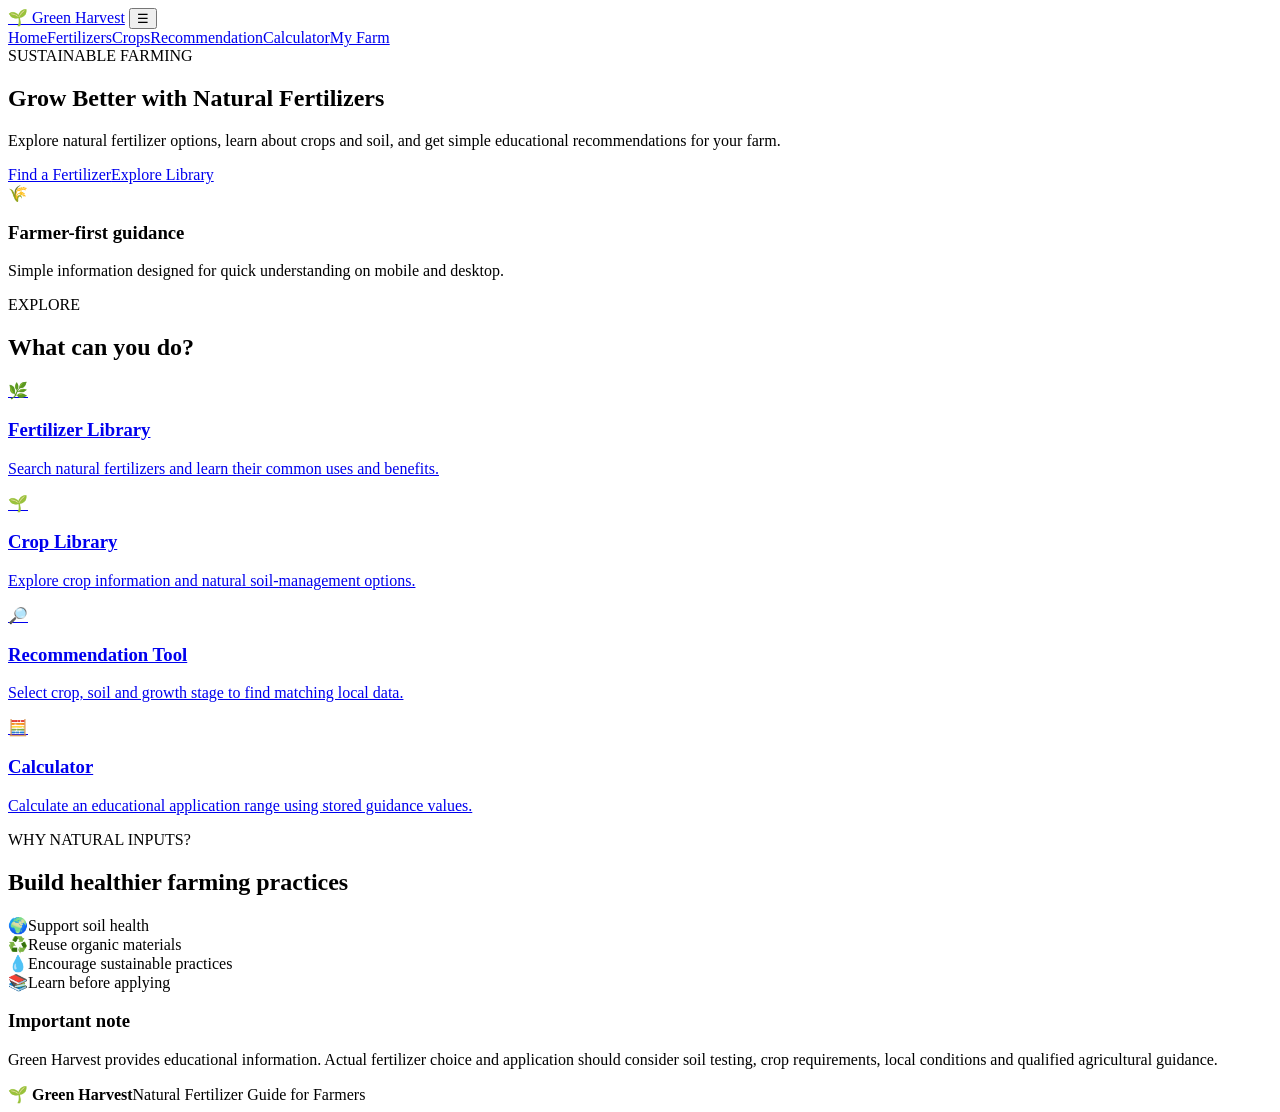
==== index.html @ c9429db9 "Add Green Harvest website file: index.html" ====
<!DOCTYPE html>
<html lang="en">
<head>
<meta charset="UTF-8">
<meta name="viewport" content="width=device-width, initial-scale=1.0">
<meta name="description" content="Green Harvest - Natural fertilizer guide and farmer support website.">
<title>Green Harvest | Natural Fertilizer Guide</title>
<link rel="stylesheet" href="css/style.css">
</head>
<body>
<header class="site-header">
  <div class="container nav">
    <a class="brand" href="index.html">🌱 Green Harvest</a>
    <button class="menu-toggle" id="menuToggle" aria-label="Toggle menu">☰</button>
    <nav id="mainNav">
      <a href="index.html">Home</a><a href="pages/fertilizers.html">Fertilizers</a><a href="pages/crops.html">Crops</a><a href="pages/recommendation.html">Recommendation</a><a href="pages/calculator.html">Calculator</a><a href="pages/dashboard.html">My Farm</a>
    </nav>
  </div>
</header>
<main>
<section class="hero"><div class="container hero-grid"><div>
<span class="eyebrow">SUSTAINABLE FARMING</span>
<h1>Grow Better with Natural Fertilizers</h1>
<p>Explore natural fertilizer options, learn about crops and soil, and get simple educational recommendations for your farm.</p>
<div class="actions"><a class="btn" href="pages/recommendation.html">Find a Fertilizer</a><a class="btn secondary" href="pages/fertilizers.html">Explore Library</a></div>
</div><div class="hero-card"><div class="hero-icon">🌾</div><h3>Farmer-first guidance</h3><p>Simple information designed for quick understanding on mobile and desktop.</p></div></div></section>
<section class="section"><div class="container"><div class="section-head"><div><span class="eyebrow">EXPLORE</span><h2>What can you do?</h2></div></div><div class="cards">
<a class="card" href="pages/fertilizers.html"><span class="icon">🌿</span><h3>Fertilizer Library</h3><p>Search natural fertilizers and learn their common uses and benefits.</p></a>
<a class="card" href="pages/crops.html"><span class="icon">🌱</span><h3>Crop Library</h3><p>Explore crop information and natural soil-management options.</p></a>
<a class="card" href="pages/recommendation.html"><span class="icon">🔎</span><h3>Recommendation Tool</h3><p>Select crop, soil and growth stage to find matching local data.</p></a>
<a class="card" href="pages/calculator.html"><span class="icon">🧮</span><h3>Calculator</h3><p>Calculate an educational application range using stored guidance values.</p></a>
</div></div></section>
<section class="section alt"><div class="container"><div class="section-head"><div><span class="eyebrow">WHY NATURAL INPUTS?</span><h2>Build healthier farming practices</h2></div></div><div class="stats"><div><strong>🌍</strong><span>Support soil health</span></div><div><strong>♻️</strong><span>Reuse organic materials</span></div><div><strong>💧</strong><span>Encourage sustainable practices</span></div><div><strong>📚</strong><span>Learn before applying</span></div></div></div></section>
<section class="section"><div class="container notice"><h3>Important note</h3><p>Green Harvest provides educational information. Actual fertilizer choice and application should consider soil testing, crop requirements, local conditions and qualified agricultural guidance.</p></div></section>
</main>
<footer><div class="container footer"><strong>🌱 Green Harvest</strong><span>Natural Fertilizer Guide for Farmers</span></div></footer>
<script src="js/app.js"></script>
</body>
</html>
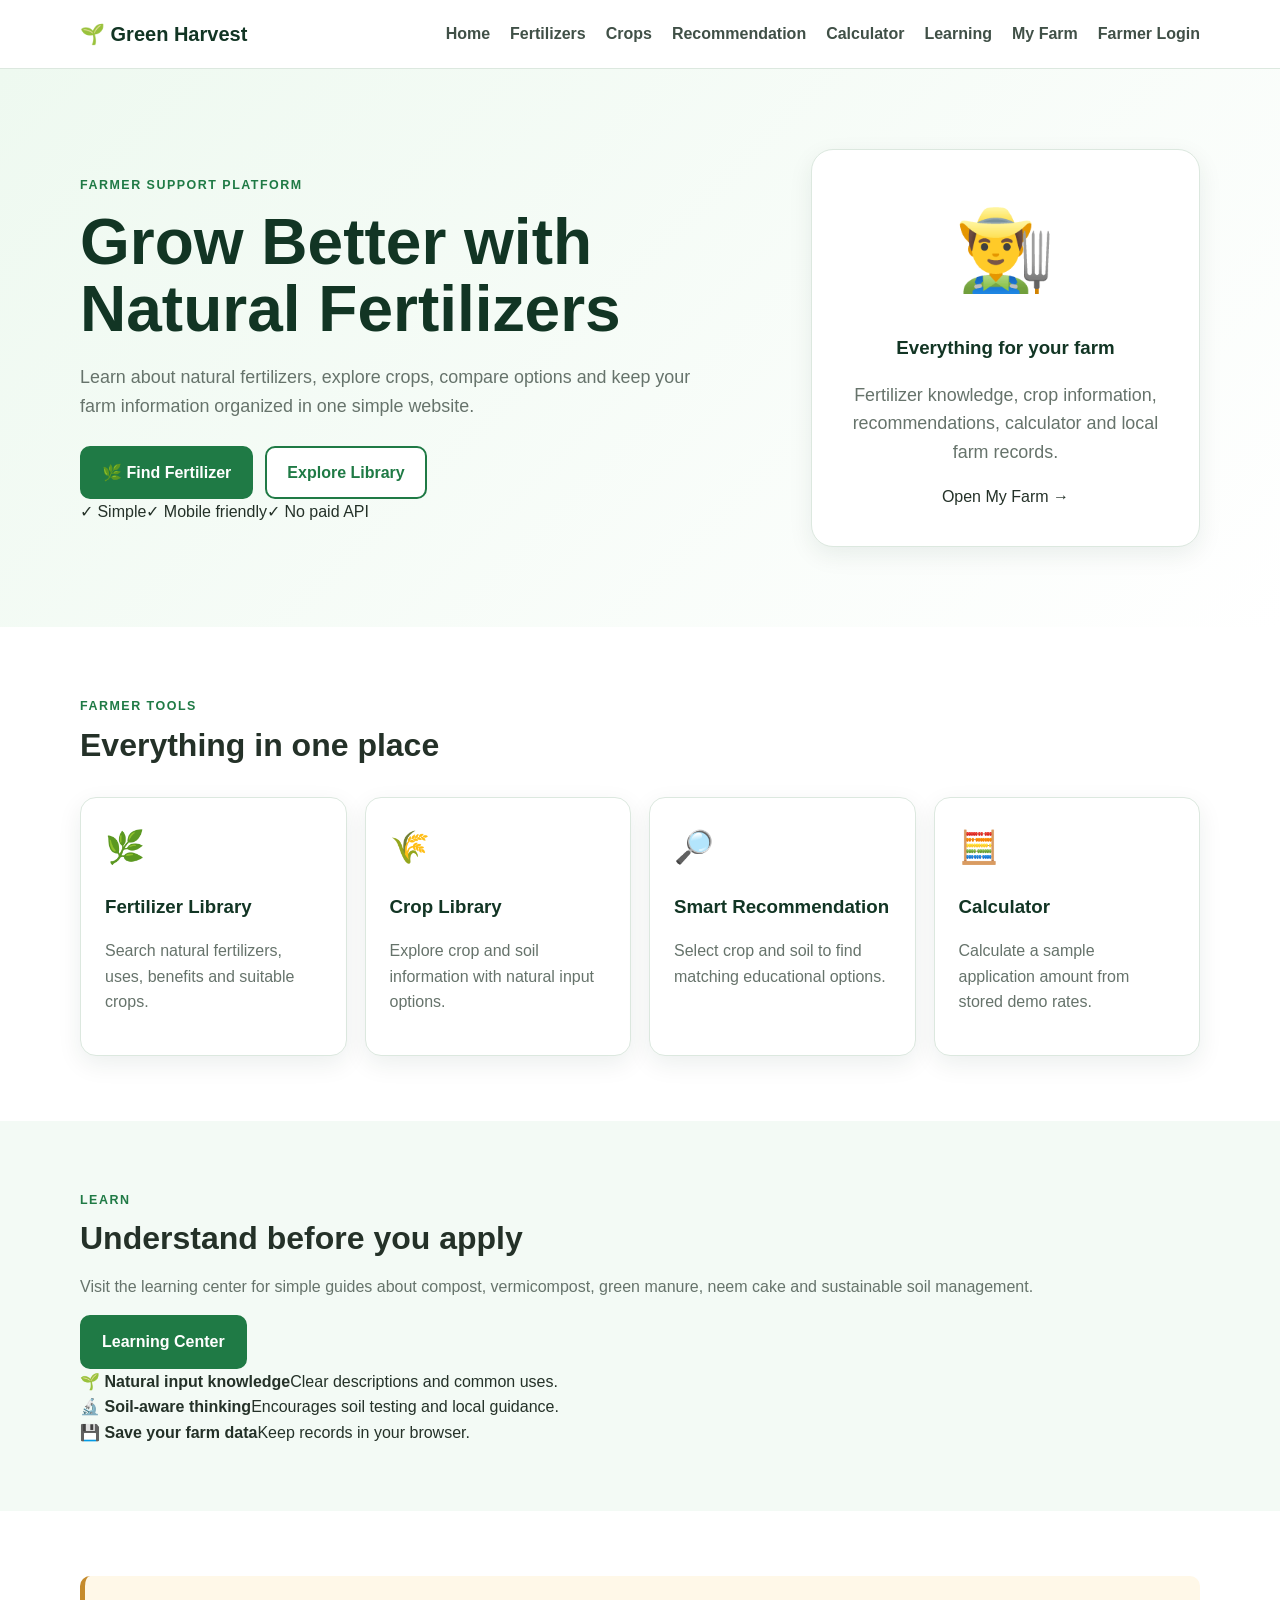
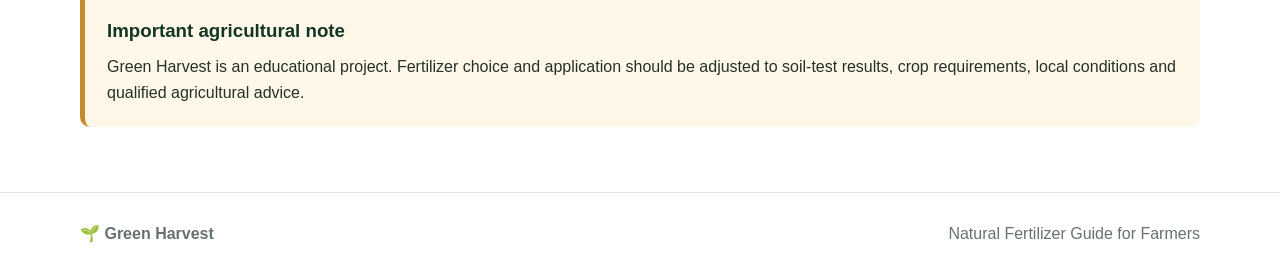
==== commit 4926d9eb: "Improve Green Harvest website: index.html" ====
--- a/index.html
+++ b/index.html
@@ -1,39 +1 @@
-<!DOCTYPE html>
-<html lang="en">
-<head>
-<meta charset="UTF-8">
-<meta name="viewport" content="width=device-width, initial-scale=1.0">
-<meta name="description" content="Green Harvest - Natural fertilizer guide and farmer support website.">
-<title>Green Harvest | Natural Fertilizer Guide</title>
-<link rel="stylesheet" href="css/style.css">
-</head>
-<body>
-<header class="site-header">
-  <div class="container nav">
-    <a class="brand" href="index.html">🌱 Green Harvest</a>
-    <button class="menu-toggle" id="menuToggle" aria-label="Toggle menu">☰</button>
-    <nav id="mainNav">
-      <a href="index.html">Home</a><a href="pages/fertilizers.html">Fertilizers</a><a href="pages/crops.html">Crops</a><a href="pages/recommendation.html">Recommendation</a><a href="pages/calculator.html">Calculator</a><a href="pages/dashboard.html">My Farm</a>
-    </nav>
-  </div>
-</header>
-<main>
-<section class="hero"><div class="container hero-grid"><div>
-<span class="eyebrow">SUSTAINABLE FARMING</span>
-<h1>Grow Better with Natural Fertilizers</h1>
-<p>Explore natural fertilizer options, learn about crops and soil, and get simple educational recommendations for your farm.</p>
-<div class="actions"><a class="btn" href="pages/recommendation.html">Find a Fertilizer</a><a class="btn secondary" href="pages/fertilizers.html">Explore Library</a></div>
-</div><div class="hero-card"><div class="hero-icon">🌾</div><h3>Farmer-first guidance</h3><p>Simple information designed for quick understanding on mobile and desktop.</p></div></div></section>
-<section class="section"><div class="container"><div class="section-head"><div><span class="eyebrow">EXPLORE</span><h2>What can you do?</h2></div></div><div class="cards">
-<a class="card" href="pages/fertilizers.html"><span class="icon">🌿</span><h3>Fertilizer Library</h3><p>Search natural fertilizers and learn their common uses and benefits.</p></a>
-<a class="card" href="pages/crops.html"><span class="icon">🌱</span><h3>Crop Library</h3><p>Explore crop information and natural soil-management options.</p></a>
-<a class="card" href="pages/recommendation.html"><span class="icon">🔎</span><h3>Recommendation Tool</h3><p>Select crop, soil and growth stage to find matching local data.</p></a>
-<a class="card" href="pages/calculator.html"><span class="icon">🧮</span><h3>Calculator</h3><p>Calculate an educational application range using stored guidance values.</p></a>
-</div></div></section>
-<section class="section alt"><div class="container"><div class="section-head"><div><span class="eyebrow">WHY NATURAL INPUTS?</span><h2>Build healthier farming practices</h2></div></div><div class="stats"><div><strong>🌍</strong><span>Support soil health</span></div><div><strong>♻️</strong><span>Reuse organic materials</span></div><div><strong>💧</strong><span>Encourage sustainable practices</span></div><div><strong>📚</strong><span>Learn before applying</span></div></div></div></section>
-<section class="section"><div class="container notice"><h3>Important note</h3><p>Green Harvest provides educational information. Actual fertilizer choice and application should consider soil testing, crop requirements, local conditions and qualified agricultural guidance.</p></div></section>
-</main>
-<footer><div class="container footer"><strong>🌱 Green Harvest</strong><span>Natural Fertilizer Guide for Farmers</span></div></footer>
-<script src="js/app.js"></script>
-</body>
-</html>+<!DOCTYPE html><html lang="en"><head><meta charset="UTF-8"><meta name="viewport" content="width=device-width,initial-scale=1.0"><meta name="description" content="Green Harvest helps farmers learn about natural fertilizers and sustainable farming."><title>Green Harvest | Farmer Support</title><link rel="stylesheet" href="css/style.css"></head><body><header class="site-header"><div class="container nav"><a class="brand" href="index.html">🌱 Green Harvest</a><button class="menu-toggle" id="menuToggle">☰</button><nav id="mainNav"><a href="index.html">Home</a><a href="pages/fertilizers.html">Fertilizers</a><a href="pages/crops.html">Crops</a><a href="pages/recommendation.html">Recommendation</a><a href="pages/calculator.html">Calculator</a><a href="pages/learning.html">Learning</a><a href="pages/dashboard.html">My Farm</a><a class="nav-cta" href="pages/login.html">Farmer Login</a></nav></div></header><main><section class="hero"><div class="container hero-grid"><div><span class="eyebrow">FARMER SUPPORT PLATFORM</span><h1>Grow Better with Natural Fertilizers</h1><p>Learn about natural fertilizers, explore crops, compare options and keep your farm information organized in one simple website.</p><div class="actions"><a class="btn" href="pages/recommendation.html">🌿 Find Fertilizer</a><a class="btn secondary" href="pages/fertilizers.html">Explore Library</a></div><div class="trust-row"><span>✓ Simple</span><span>✓ Mobile friendly</span><span>✓ No paid API</span></div></div><div class="hero-card"><div class="hero-icon">👨‍🌾</div><h3>Everything for your farm</h3><p>Fertilizer knowledge, crop information, recommendations, calculator and local farm records.</p><a class="text-link" href="pages/dashboard.html">Open My Farm →</a></div></div></section><section class="section"><div class="container"><div class="section-head"><div><span class="eyebrow">FARMER TOOLS</span><h2>Everything in one place</h2></div></div><div class="cards"><a class="card" href="pages/fertilizers.html"><span class="icon">🌿</span><h3>Fertilizer Library</h3><p>Search natural fertilizers, uses, benefits and suitable crops.</p></a><a class="card" href="pages/crops.html"><span class="icon">🌾</span><h3>Crop Library</h3><p>Explore crop and soil information with natural input options.</p></a><a class="card" href="pages/recommendation.html"><span class="icon">🔎</span><h3>Smart Recommendation</h3><p>Select crop and soil to find matching educational options.</p></a><a class="card" href="pages/calculator.html"><span class="icon">🧮</span><h3>Calculator</h3><p>Calculate a sample application amount from stored demo rates.</p></a></div></div></section><section class="section alt"><div class="container split"><div><span class="eyebrow">LEARN</span><h2>Understand before you apply</h2><p class="muted">Visit the learning center for simple guides about compost, vermicompost, green manure, neem cake and sustainable soil management.</p><a class="btn" href="pages/learning.html">Learning Center</a></div><div class="feature-list"><div>🌱 <strong>Natural input knowledge</strong><span>Clear descriptions and common uses.</span></div><div>🔬 <strong>Soil-aware thinking</strong><span>Encourages soil testing and local guidance.</span></div><div>💾 <strong>Save your farm data</strong><span>Keep records in your browser.</span></div></div></div></section><section class="section"><div class="container notice"><h3>Important agricultural note</h3><p>Green Harvest is an educational project. Fertilizer choice and application should be adjusted to soil-test results, crop requirements, local conditions and qualified agricultural advice.</p></div></section></main><footer><div class="container footer"><strong>🌱 Green Harvest</strong><span>Natural Fertilizer Guide for Farmers</span></div></footer><script src="js/app.js"></script></body></html>
--- a/css/style.css
+++ b/css/style.css
@@ -0,0 +1 @@
+:root{--green:#1f7a45;--dark:#123524;--light:#f3faf5;--earth:#8a5a35;--text:#243128;--muted:#66736b;--white:#fff;--border:#dce8df;--shadow:0 8px 24px rgba(18,53,36,.08)}*{box-sizing:border-box}html{scroll-behavior:smooth}body{margin:0;font-family:Arial,Helvetica,sans-serif;color:var(--text);background:#fff;line-height:1.6}a{text-decoration:none;color:inherit}.container{width:min(1120px,92%);margin:auto}.site-header{position:sticky;top:0;z-index:20;background:rgba(255,255,255,.96);border-bottom:1px solid var(--border)}.nav{min-height:68px;display:flex;align-items:center;justify-content:space-between;gap:20px}.brand{font-size:1.25rem;font-weight:800;color:var(--dark)}nav{display:flex;gap:20px;align-items:center}nav a{font-weight:600;color:#405047}nav a:hover{color:var(--green)}.menu-toggle{display:none;border:0;background:var(--light);font-size:1.4rem;padding:8px;border-radius:8px}.hero{background:linear-gradient(135deg,#eef9f0,#fff);padding:80px 0}.hero-grid{display:grid;grid-template-columns:1.4fr .8fr;gap:50px;align-items:center}.eyebrow{font-size:.78rem;font-weight:800;letter-spacing:1.5px;color:var(--green)}h1{font-size:clamp(2.4rem,5vw,4.5rem);line-height:1.05;margin:12px 0 20px;color:var(--dark)}h2{font-size:2rem;line-height:1.2;margin:8px 0}h3{color:var(--dark);margin-bottom:8px}.hero p{font-size:1.12rem;color:var(--muted);max-width:650px}.actions{display:flex;gap:12px;flex-wrap:wrap;margin-top:25px}.btn{display:inline-block;background:var(--green);color:#fff;padding:12px 20px;border-radius:10px;font-weight:700;border:2px solid var(--green);cursor:pointer}.btn.secondary{background:#fff;color:var(--green)}.hero-card{background:#fff;padding:36px;border-radius:22px;box-shadow:var(--shadow);border:1px solid var(--border);text-align:center}.hero-icon{font-size:5rem}.section{padding:65px 0}.section.alt{background:var(--light)}.section-head{display:flex;justify-content:space-between;margin-bottom:25px}.cards{display:grid;grid-template-columns:repeat(4,1fr);gap:18px}.card{padding:24px;background:#fff;border:1px solid var(--border);border-radius:16px;box-shadow:var(--shadow);transition:.2s}.card:hover{transform:translateY(-3px);border-color:#b9d8c2}.card p{color:var(--muted)}.icon{font-size:2rem}.stats{display:grid;grid-template-columns:repeat(4,1fr);gap:18px}.stats div{background:#fff;border:1px solid var(--border);border-radius:14px;padding:25px;text-align:center}.stats strong{display:block;font-size:2rem}.stats span{font-weight:700;color:var(--dark)}.notice{background:#fff8e8;border-left:5px solid #c58b2c;padding:22px;border-radius:10px}.notice p{margin:0}.page-head{background:var(--light);padding:55px 0}.page-head h1{font-size:2.7rem;margin:8px 0}.toolbar{display:flex;gap:12px;flex-wrap:wrap;margin:25px 0}.input,.select{width:100%;padding:12px 14px;border:1px solid #cbd8cf;border-radius:9px;font:inherit;background:#fff}.toolbar .input{max-width:480px}.grid{display:grid;grid-template-columns:repeat(3,1fr);gap:18px}.item-card{border:1px solid var(--border);border-radius:15px;padding:22px;background:#fff;box-shadow:var(--shadow)}.tag{display:inline-block;background:#e8f5eb;color:var(--green);padding:4px 9px;border-radius:99px;font-size:.8rem;font-weight:700}.muted{color:var(--muted)}.form-card{max-width:760px;background:#fff;border:1px solid var(--border);padding:28px;border-radius:16px;box-shadow:var(--shadow)}.field{margin-bottom:17px}.field label{display:block;font-weight:700;margin-bottom:6px}.result{margin-top:22px;background:var(--light);border:1px solid #cfe5d5;border-radius:12px;padding:20px}.result ul{margin-bottom:0}.table-wrap{overflow:auto}.table{width:100%;border-collapse:collapse;background:#fff}.table th,.table td{padding:12px;border-bottom:1px solid var(--border);text-align:left}.table th{background:var(--light);color:var(--dark)}.empty{padding:35px;text-align:center;color:var(--muted);border:1px dashed #cbd8cf;border-radius:12px}.two-col{display:grid;grid-template-columns:1fr 1fr;gap:25px}.footer{min-height:80px;display:flex;justify-content:space-between;align-items:center;color:var(--muted)}footer{border-top:1px solid var(--border)}.small{font-size:.9rem}.danger{color:#a33}.success{color:#1f7a45;font-weight:700}@media(max-width:850px){nav{display:none;position:absolute;top:68px;left:0;right:0;background:#fff;padding:15px 4%;border-bottom:1px solid var(--border);flex-direction:column;align-items:flex-start}.menu-toggle{display:block}.hero-grid,.two-col{grid-template-columns:1fr}.cards,.grid,.stats{grid-template-columns:repeat(2,1fr)}}@media(max-width:560px){.hero{padding:55px 0}.cards,.grid,.stats{grid-template-columns:1fr}.footer{flex-direction:column;justify-content:center;gap:5px}.page-head h1{font-size:2.2rem}}
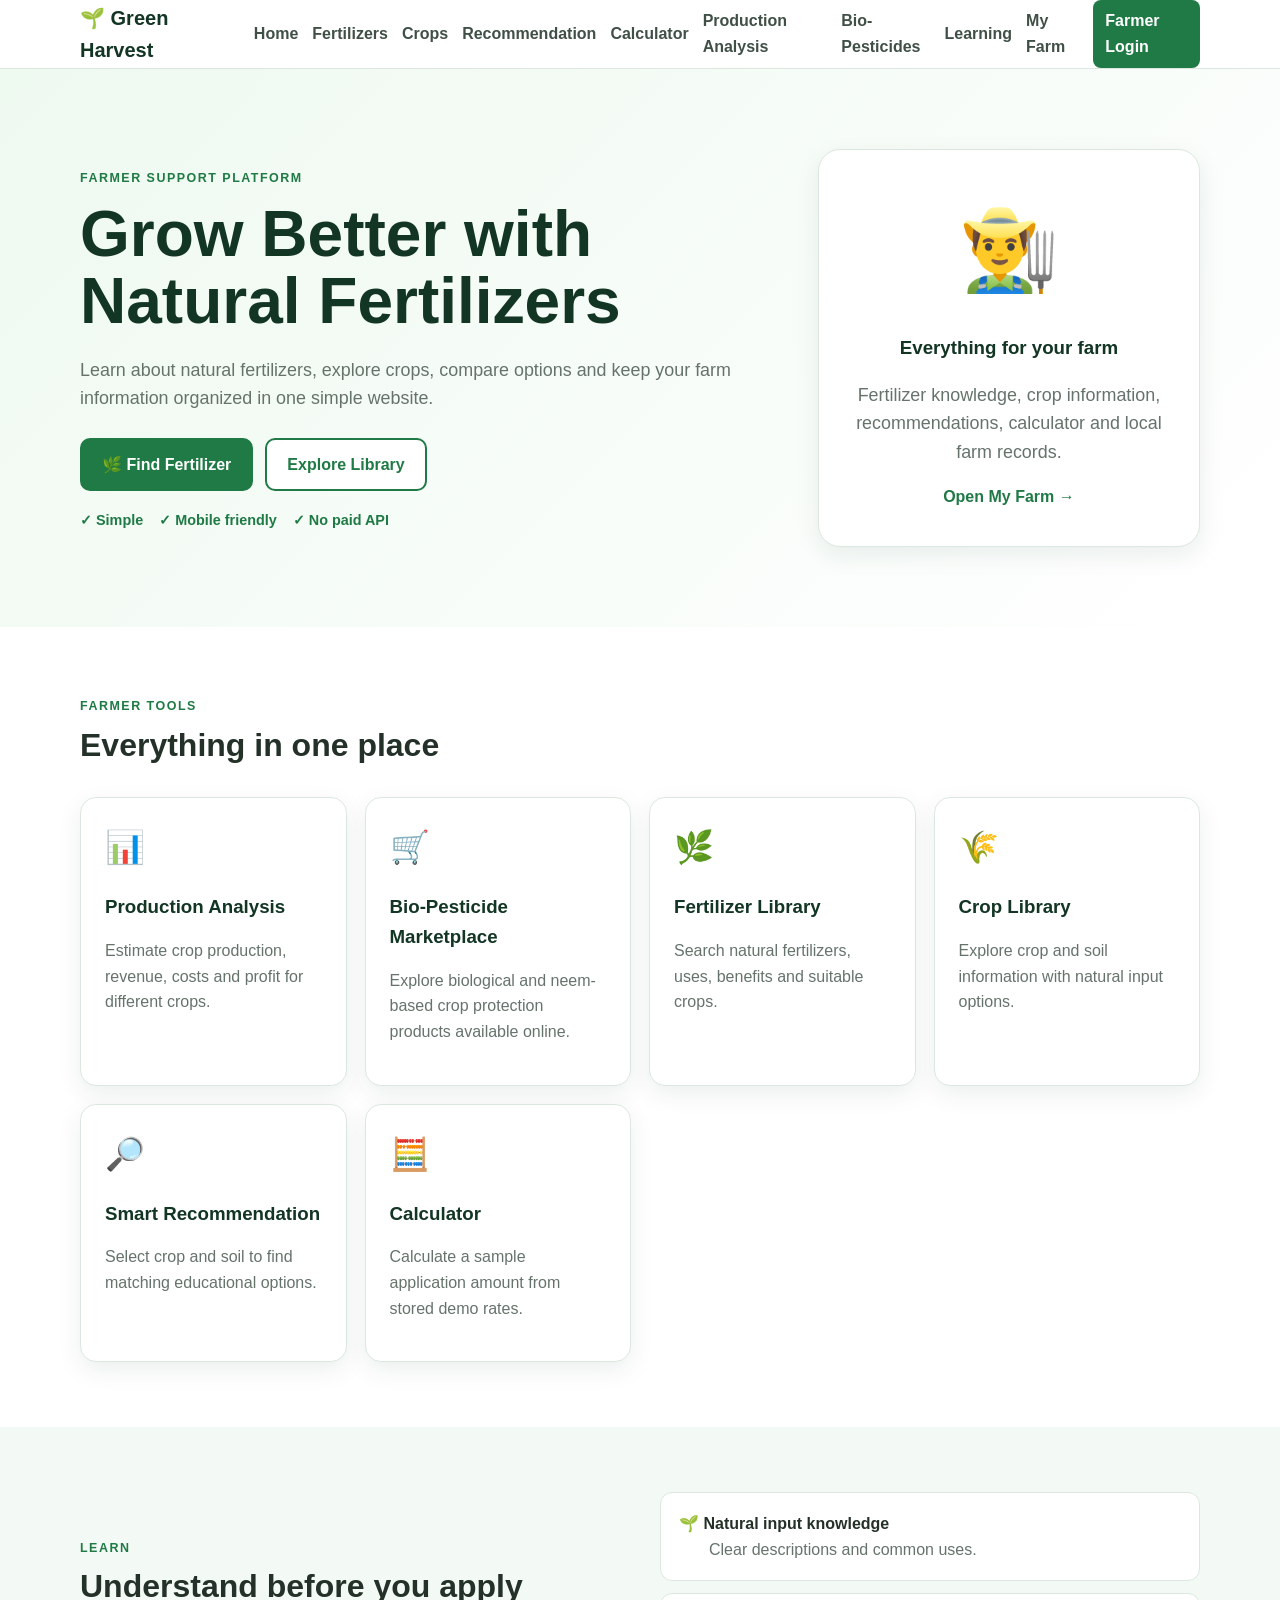
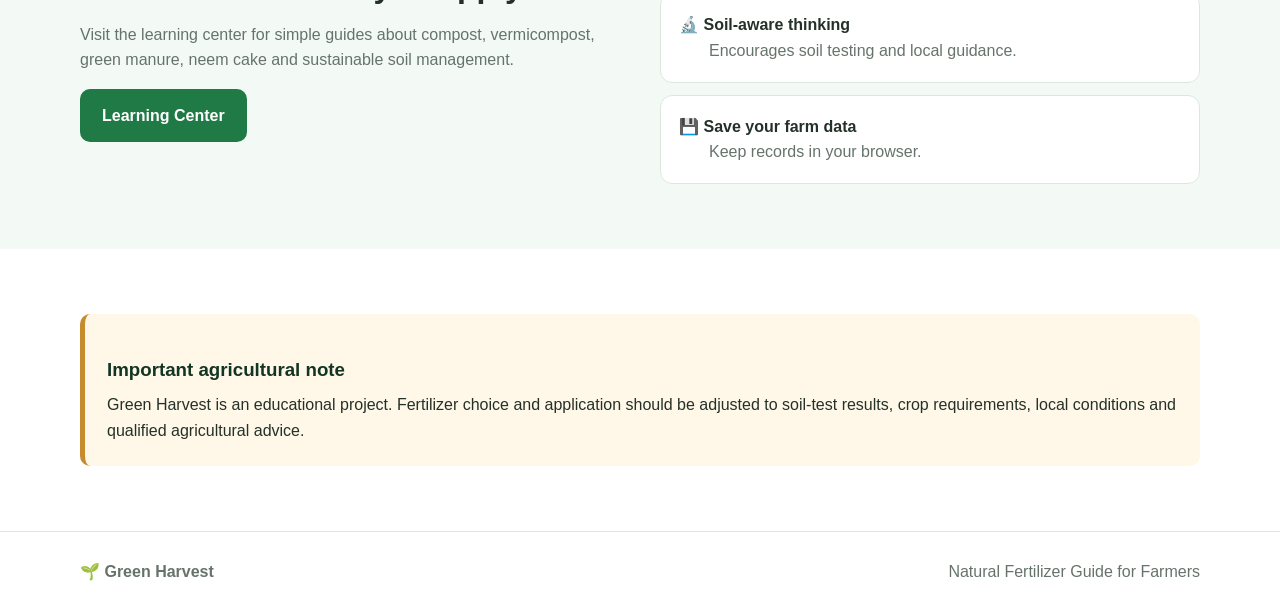
==== commit 8ce09468: "Add production analysis and bio-pesticide marketplace" ====
--- a/index.html
+++ b/index.html
@@ -1 +1 @@
-<!DOCTYPE html><html lang="en"><head><meta charset="UTF-8"><meta name="viewport" content="width=device-width,initial-scale=1.0"><meta name="description" content="Green Harvest helps farmers learn about natural fertilizers and sustainable farming."><title>Green Harvest | Farmer Support</title><link rel="stylesheet" href="css/style.css"></head><body><header class="site-header"><div class="container nav"><a class="brand" href="index.html">🌱 Green Harvest</a><button class="menu-toggle" id="menuToggle">☰</button><nav id="mainNav"><a href="index.html">Home</a><a href="pages/fertilizers.html">Fertilizers</a><a href="pages/crops.html">Crops</a><a href="pages/recommendation.html">Recommendation</a><a href="pages/calculator.html">Calculator</a><a href="pages/learning.html">Learning</a><a href="pages/dashboard.html">My Farm</a><a class="nav-cta" href="pages/login.html">Farmer Login</a></nav></div></header><main><section class="hero"><div class="container hero-grid"><div><span class="eyebrow">FARMER SUPPORT PLATFORM</span><h1>Grow Better with Natural Fertilizers</h1><p>Learn about natural fertilizers, explore crops, compare options and keep your farm information organized in one simple website.</p><div class="actions"><a class="btn" href="pages/recommendation.html">🌿 Find Fertilizer</a><a class="btn secondary" href="pages/fertilizers.html">Explore Library</a></div><div class="trust-row"><span>✓ Simple</span><span>✓ Mobile friendly</span><span>✓ No paid API</span></div></div><div class="hero-card"><div class="hero-icon">👨‍🌾</div><h3>Everything for your farm</h3><p>Fertilizer knowledge, crop information, recommendations, calculator and local farm records.</p><a class="text-link" href="pages/dashboard.html">Open My Farm →</a></div></div></section><section class="section"><div class="container"><div class="section-head"><div><span class="eyebrow">FARMER TOOLS</span><h2>Everything in one place</h2></div></div><div class="cards"><a class="card" href="pages/fertilizers.html"><span class="icon">🌿</span><h3>Fertilizer Library</h3><p>Search natural fertilizers, uses, benefits and suitable crops.</p></a><a class="card" href="pages/crops.html"><span class="icon">🌾</span><h3>Crop Library</h3><p>Explore crop and soil information with natural input options.</p></a><a class="card" href="pages/recommendation.html"><span class="icon">🔎</span><h3>Smart Recommendation</h3><p>Select crop and soil to find matching educational options.</p></a><a class="card" href="pages/calculator.html"><span class="icon">🧮</span><h3>Calculator</h3><p>Calculate a sample application amount from stored demo rates.</p></a></div></div></section><section class="section alt"><div class="container split"><div><span class="eyebrow">LEARN</span><h2>Understand before you apply</h2><p class="muted">Visit the learning center for simple guides about compost, vermicompost, green manure, neem cake and sustainable soil management.</p><a class="btn" href="pages/learning.html">Learning Center</a></div><div class="feature-list"><div>🌱 <strong>Natural input knowledge</strong><span>Clear descriptions and common uses.</span></div><div>🔬 <strong>Soil-aware thinking</strong><span>Encourages soil testing and local guidance.</span></div><div>💾 <strong>Save your farm data</strong><span>Keep records in your browser.</span></div></div></div></section><section class="section"><div class="container notice"><h3>Important agricultural note</h3><p>Green Harvest is an educational project. Fertilizer choice and application should be adjusted to soil-test results, crop requirements, local conditions and qualified agricultural advice.</p></div></section></main><footer><div class="container footer"><strong>🌱 Green Harvest</strong><span>Natural Fertilizer Guide for Farmers</span></div></footer><script src="js/app.js"></script></body></html>+<!DOCTYPE html><html lang="en"><head><meta charset="UTF-8"><meta name="viewport" content="width=device-width,initial-scale=1.0"><meta name="description" content="Green Harvest helps farmers learn about natural fertilizers and sustainable farming."><title>Green Harvest | Farmer Support</title><link rel="stylesheet" href="css/style.css"></head><body><header class="site-header"><div class="container nav"><a class="brand" href="index.html">🌱 Green Harvest</a><button class="menu-toggle" id="menuToggle">☰</button><nav id="mainNav"><a href="index.html">Home</a><a href="pages/fertilizers.html">Fertilizers</a><a href="pages/crops.html">Crops</a><a href="pages/recommendation.html">Recommendation</a><a href="pages/calculator.html">Calculator</a><a href="pages/production-analysis.html">Production Analysis</a><a href="pages/pesticides.html">Bio-Pesticides</a><a href="pages/learning.html">Learning</a><a href="pages/dashboard.html">My Farm</a><a class="nav-cta" href="pages/login.html">Farmer Login</a></nav></div></header><main><section class="hero"><div class="container hero-grid"><div><span class="eyebrow">FARMER SUPPORT PLATFORM</span><h1>Grow Better with Natural Fertilizers</h1><p>Learn about natural fertilizers, explore crops, compare options and keep your farm information organized in one simple website.</p><div class="actions"><a class="btn" href="pages/recommendation.html">🌿 Find Fertilizer</a><a class="btn secondary" href="pages/fertilizers.html">Explore Library</a></div><div class="trust-row"><span>✓ Simple</span><span>✓ Mobile friendly</span><span>✓ No paid API</span></div></div><div class="hero-card"><div class="hero-icon">👨‍🌾</div><h3>Everything for your farm</h3><p>Fertilizer knowledge, crop information, recommendations, calculator and local farm records.</p><a class="text-link" href="pages/dashboard.html">Open My Farm →</a></div></div></section><section class="section"><div class="container"><div class="section-head"><div><span class="eyebrow">FARMER TOOLS</span><h2>Everything in one place</h2></div></div><div class="cards"><a class="card" href="pages/production-analysis.html"><span class="icon">📊</span><h3>Production Analysis</h3><p>Estimate crop production, revenue, costs and profit for different crops.</p></a><a class="card" href="pages/pesticides.html"><span class="icon">🛒</span><h3>Bio-Pesticide Marketplace</h3><p>Explore biological and neem-based crop protection products available online.</p></a><a class="card" href="pages/fertilizers.html"><span class="icon">🌿</span><h3>Fertilizer Library</h3><p>Search natural fertilizers, uses, benefits and suitable crops.</p></a><a class="card" href="pages/crops.html"><span class="icon">🌾</span><h3>Crop Library</h3><p>Explore crop and soil information with natural input options.</p></a><a class="card" href="pages/recommendation.html"><span class="icon">🔎</span><h3>Smart Recommendation</h3><p>Select crop and soil to find matching educational options.</p></a><a class="card" href="pages/calculator.html"><span class="icon">🧮</span><h3>Calculator</h3><p>Calculate a sample application amount from stored demo rates.</p></a></div></div></section><section class="section alt"><div class="container split"><div><span class="eyebrow">LEARN</span><h2>Understand before you apply</h2><p class="muted">Visit the learning center for simple guides about compost, vermicompost, green manure, neem cake and sustainable soil management.</p><a class="btn" href="pages/learning.html">Learning Center</a></div><div class="feature-list"><div>🌱 <strong>Natural input knowledge</strong><span>Clear descriptions and common uses.</span></div><div>🔬 <strong>Soil-aware thinking</strong><span>Encourages soil testing and local guidance.</span></div><div>💾 <strong>Save your farm data</strong><span>Keep records in your browser.</span></div></div></div></section><section class="section"><div class="container notice"><h3>Important agricultural note</h3><p>Green Harvest is an educational project. Fertilizer choice and application should be adjusted to soil-test results, crop requirements, local conditions and qualified agricultural advice.</p></div></section></main><footer><div class="container footer"><strong>🌱 Green Harvest</strong><span>Natural Fertilizer Guide for Farmers</span></div></footer><script src="js/app.js"></script></body></html>
--- a/css/style.css
+++ b/css/style.css
@@ -1 +1 @@
-:root{--green:#1f7a45;--dark:#123524;--light:#f3faf5;--earth:#8a5a35;--text:#243128;--muted:#66736b;--white:#fff;--border:#dce8df;--shadow:0 8px 24px rgba(18,53,36,.08)}*{box-sizing:border-box}html{scroll-behavior:smooth}body{margin:0;font-family:Arial,Helvetica,sans-serif;color:var(--text);background:#fff;line-height:1.6}a{text-decoration:none;color:inherit}.container{width:min(1120px,92%);margin:auto}.site-header{position:sticky;top:0;z-index:20;background:rgba(255,255,255,.96);border-bottom:1px solid var(--border)}.nav{min-height:68px;display:flex;align-items:center;justify-content:space-between;gap:20px}.brand{font-size:1.25rem;font-weight:800;color:var(--dark)}nav{display:flex;gap:20px;align-items:center}nav a{font-weight:600;color:#405047}nav a:hover{color:var(--green)}.menu-toggle{display:none;border:0;background:var(--light);font-size:1.4rem;padding:8px;border-radius:8px}.hero{background:linear-gradient(135deg,#eef9f0,#fff);padding:80px 0}.hero-grid{display:grid;grid-template-columns:1.4fr .8fr;gap:50px;align-items:center}.eyebrow{font-size:.78rem;font-weight:800;letter-spacing:1.5px;color:var(--green)}h1{font-size:clamp(2.4rem,5vw,4.5rem);line-height:1.05;margin:12px 0 20px;color:var(--dark)}h2{font-size:2rem;line-height:1.2;margin:8px 0}h3{color:var(--dark);margin-bottom:8px}.hero p{font-size:1.12rem;color:var(--muted);max-width:650px}.actions{display:flex;gap:12px;flex-wrap:wrap;margin-top:25px}.btn{display:inline-block;background:var(--green);color:#fff;padding:12px 20px;border-radius:10px;font-weight:700;border:2px solid var(--green);cursor:pointer}.btn.secondary{background:#fff;color:var(--green)}.hero-card{background:#fff;padding:36px;border-radius:22px;box-shadow:var(--shadow);border:1px solid var(--border);text-align:center}.hero-icon{font-size:5rem}.section{padding:65px 0}.section.alt{background:var(--light)}.section-head{display:flex;justify-content:space-between;margin-bottom:25px}.cards{display:grid;grid-template-columns:repeat(4,1fr);gap:18px}.card{padding:24px;background:#fff;border:1px solid var(--border);border-radius:16px;box-shadow:var(--shadow);transition:.2s}.card:hover{transform:translateY(-3px);border-color:#b9d8c2}.card p{color:var(--muted)}.icon{font-size:2rem}.stats{display:grid;grid-template-columns:repeat(4,1fr);gap:18px}.stats div{background:#fff;border:1px solid var(--border);border-radius:14px;padding:25px;text-align:center}.stats strong{display:block;font-size:2rem}.stats span{font-weight:700;color:var(--dark)}.notice{background:#fff8e8;border-left:5px solid #c58b2c;padding:22px;border-radius:10px}.notice p{margin:0}.page-head{background:var(--light);padding:55px 0}.page-head h1{font-size:2.7rem;margin:8px 0}.toolbar{display:flex;gap:12px;flex-wrap:wrap;margin:25px 0}.input,.select{width:100%;padding:12px 14px;border:1px solid #cbd8cf;border-radius:9px;font:inherit;background:#fff}.toolbar .input{max-width:480px}.grid{display:grid;grid-template-columns:repeat(3,1fr);gap:18px}.item-card{border:1px solid var(--border);border-radius:15px;padding:22px;background:#fff;box-shadow:var(--shadow)}.tag{display:inline-block;background:#e8f5eb;color:var(--green);padding:4px 9px;border-radius:99px;font-size:.8rem;font-weight:700}.muted{color:var(--muted)}.form-card{max-width:760px;background:#fff;border:1px solid var(--border);padding:28px;border-radius:16px;box-shadow:var(--shadow)}.field{margin-bottom:17px}.field label{display:block;font-weight:700;margin-bottom:6px}.result{margin-top:22px;background:var(--light);border:1px solid #cfe5d5;border-radius:12px;padding:20px}.result ul{margin-bottom:0}.table-wrap{overflow:auto}.table{width:100%;border-collapse:collapse;background:#fff}.table th,.table td{padding:12px;border-bottom:1px solid var(--border);text-align:left}.table th{background:var(--light);color:var(--dark)}.empty{padding:35px;text-align:center;color:var(--muted);border:1px dashed #cbd8cf;border-radius:12px}.two-col{display:grid;grid-template-columns:1fr 1fr;gap:25px}.footer{min-height:80px;display:flex;justify-content:space-between;align-items:center;color:var(--muted)}footer{border-top:1px solid var(--border)}.small{font-size:.9rem}.danger{color:#a33}.success{color:#1f7a45;font-weight:700}@media(max-width:850px){nav{display:none;position:absolute;top:68px;left:0;right:0;background:#fff;padding:15px 4%;border-bottom:1px solid var(--border);flex-direction:column;align-items:flex-start}.menu-toggle{display:block}.hero-grid,.two-col{grid-template-columns:1fr}.cards,.grid,.stats{grid-template-columns:repeat(2,1fr)}}@media(max-width:560px){.hero{padding:55px 0}.cards,.grid,.stats{grid-template-columns:1fr}.footer{flex-direction:column;justify-content:center;gap:5px}.page-head h1{font-size:2.2rem}}+:root{--green:#1f7a45;--dark:#123524;--light:#f3faf5;--earth:#8a5a35;--text:#243128;--muted:#66736b;--white:#fff;--border:#dce8df;--shadow:0 8px 24px rgba(18,53,36,.08)}*{box-sizing:border-box}html{scroll-behavior:smooth}body{margin:0;font-family:Arial,Helvetica,sans-serif;color:var(--text);background:#fff;line-height:1.6}a{text-decoration:none;color:inherit}.container{width:min(1120px,92%);margin:auto}.site-header{position:sticky;top:0;z-index:20;background:rgba(255,255,255,.97);border-bottom:1px solid var(--border)}.nav{min-height:68px;display:flex;align-items:center;justify-content:space-between;gap:20px}.brand{font-size:1.25rem;font-weight:800;color:var(--dark)}nav{display:flex;gap:14px;align-items:center}nav a{font-weight:600;color:#405047}nav a:hover{color:var(--green)}.nav-cta{background:var(--green);color:#fff!important;padding:8px 12px;border-radius:8px}.menu-toggle{display:none;border:0;background:var(--light);font-size:1.4rem;padding:8px;border-radius:8px}.hero{background:linear-gradient(135deg,#eef9f0,#fff);padding:80px 0}.hero-grid{display:grid;grid-template-columns:1.35fr .75fr;gap:50px;align-items:center}.eyebrow{font-size:.78rem;font-weight:800;letter-spacing:1.5px;color:var(--green)}h1{font-size:clamp(2.4rem,5vw,4.5rem);line-height:1.05;margin:12px 0 20px;color:var(--dark)}h2{font-size:2rem;line-height:1.2;margin:8px 0}h3{color:var(--dark);margin-bottom:8px}.hero p{font-size:1.12rem;color:var(--muted);max-width:680px}.actions{display:flex;gap:12px;flex-wrap:wrap;margin-top:25px}.btn{display:inline-block;background:var(--green);color:#fff;padding:12px 20px;border-radius:10px;font-weight:700;border:2px solid var(--green);cursor:pointer}.btn.secondary{background:#fff;color:var(--green)}.hero-card{background:#fff;padding:36px;border-radius:22px;box-shadow:var(--shadow);border:1px solid var(--border);text-align:center}.hero-icon{font-size:5rem}.text-link{color:var(--green);font-weight:800}.trust-row{display:flex;gap:16px;flex-wrap:wrap;margin-top:18px;color:var(--green);font-weight:700;font-size:.9rem}.section{padding:65px 0}.section.alt{background:var(--light)}.section-head{display:flex;justify-content:space-between;margin-bottom:25px}.cards{display:grid;grid-template-columns:repeat(4,1fr);gap:18px}.card{padding:24px;background:#fff;border:1px solid var(--border);border-radius:16px;box-shadow:var(--shadow);transition:.2s}.card:hover{transform:translateY(-3px);border-color:#b9d8c2}.card p{color:var(--muted)}.icon{font-size:2rem}.stats{display:grid;grid-template-columns:repeat(4,1fr);gap:18px}.stats div{background:#fff;border:1px solid var(--border);border-radius:14px;padding:25px;text-align:center}.stats strong{display:block;font-size:2rem}.stats span{font-weight:700;color:var(--dark)}.notice{background:#fff8e8;border-left:5px solid #c58b2c;padding:22px;border-radius:10px}.notice p{margin:0}.page-head{background:var(--light);padding:55px 0}.page-head h1{font-size:2.7rem;margin:8px 0}.toolbar{display:flex;gap:12px;flex-wrap:wrap;margin:25px 0}.input,.select{width:100%;padding:12px 14px;border:1px solid #cbd8cf;border-radius:9px;font:inherit;background:#fff}.toolbar .input{max-width:480px}.grid{display:grid;grid-template-columns:repeat(3,1fr);gap:18px}.item-card{border:1px solid var(--border);border-radius:15px;padding:22px;background:#fff;box-shadow:var(--shadow)}.tag{display:inline-block;background:#e8f5eb;color:var(--green);padding:4px 9px;border-radius:99px;font-size:.8rem;font-weight:700}.muted{color:var(--muted)}.form-card{max-width:760px;background:#fff;border:1px solid var(--border);padding:28px;border-radius:16px;box-shadow:var(--shadow)}.field{margin-bottom:17px}.field label{display:block;font-weight:700;margin-bottom:6px}.result{margin-top:22px;background:var(--light);border:1px solid #cfe5d5;border-radius:12px;padding:20px}.result ul{margin-bottom:0}.empty{padding:35px;text-align:center;color:var(--muted);border:1px dashed #cbd8cf;border-radius:12px}.two-col{display:grid;grid-template-columns:1fr 1fr;gap:25px}.split{display:grid;grid-template-columns:1fr 1fr;gap:40px;align-items:center}.feature-list{display:grid;gap:12px}.feature-list div{background:#fff;padding:18px;border-radius:12px;border:1px solid var(--border)}.feature-list span{display:block;margin-left:30px;color:var(--muted)}.footer{min-height:80px;display:flex;justify-content:space-between;align-items:center;color:var(--muted)}footer{border-top:1px solid var(--border)}.small{font-size:.9rem}.danger{color:#a33}.success{color:#1f7a45;font-weight:700}.hidden{display:none!important}.toast{position:fixed;right:20px;bottom:20px;background:var(--dark);color:#fff;padding:13px 18px;border-radius:10px;z-index:100;box-shadow:var(--shadow)}@media(max-width:1000px){nav{gap:9px;font-size:.9rem}}@media(max-width:850px){nav{display:none;position:absolute;top:68px;left:0;right:0;background:#fff;padding:15px 4%;border-bottom:1px solid var(--border);flex-direction:column;align-items:flex-start}.menu-toggle{display:block}.hero-grid,.two-col,.split{grid-template-columns:1fr}.cards,.grid,.stats{grid-template-columns:repeat(2,1fr)}}@media(max-width:560px){.hero{padding:55px 0}.cards,.grid,.stats{grid-template-columns:1fr}.footer{flex-direction:column;justify-content:center;gap:5px}.page-head h1{font-size:2.2rem}}
